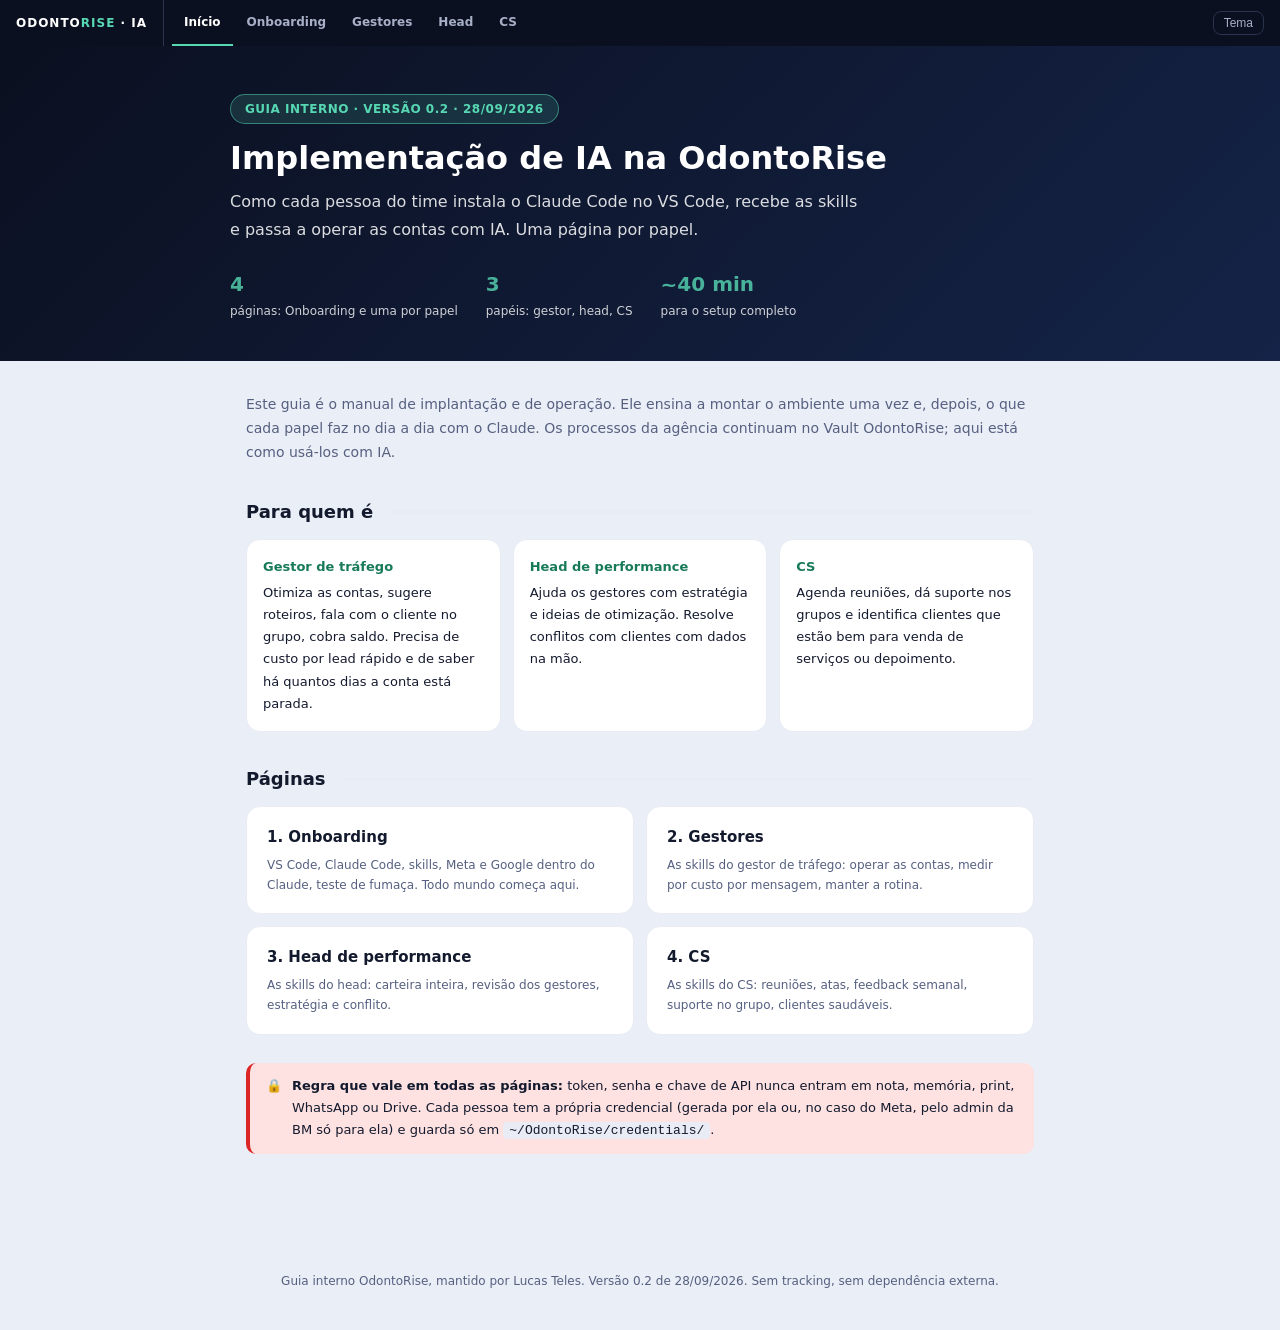
==== index.html @ abee1e8b "Guia de IA OdontoRise v0.2: capa, Onboarding (10 passos) e páginas Gestores, Head e CS Publicado na " ====
<!DOCTYPE html>
<html lang="pt-BR">
<head>
<meta charset="utf-8">
<meta name="viewport" content="width=device-width, initial-scale=1">
<meta name="color-scheme" content="light dark">
<meta name="robots" content="noindex, nofollow">
<title>Guia de IA OdontoRise</title>
<meta name="description" content="Guia interno de implementação de IA da OdontoRise: como instalar o Claude Code, receber as skills e operar as contas com IA, por papel.">
<link rel="stylesheet" href="assets/css/guia.css">
</head>
<body data-page="capa">
<nav class="nav">
  <a class="brand" href="./">ODONTO<span>RISE</span> · IA</a>
  <a class="item active" href="./">Início</a>
  <a class="item" href="onboarding/">Onboarding</a>
  <a class="item" href="gestores/">Gestores</a>
  <a class="item" href="head/">Head</a>
  <a class="item" href="cs/">CS</a>
  <button class="theme" type="button" aria-label="Alternar tema claro e escuro">Tema</button>
</nav>

<header class="hero">
  <div class="inner">
    <div class="badge">GUIA INTERNO · VERSÃO 0.2 · 28/09/2026</div>
    <h1>Implementação de IA na OdontoRise</h1>
    <p class="sub">Como cada pessoa do time instala o Claude Code no VS Code, recebe as skills e passa a operar as contas com IA. Uma página por papel.</p>
    <div class="metrics">
      <div><strong>4</strong>páginas: Onboarding e uma por papel</div>
      <div><strong>3</strong>papéis: gestor, head, CS</div>
      <div><strong>~40 min</strong>para o setup completo</div>
    </div>
  </div>
</header>

<main class="container">
  <p class="intro">Este guia é o manual de implantação e de operação. Ele ensina a montar o ambiente uma vez e, depois, o que cada papel faz no dia a dia com o Claude. Os processos da agência continuam no Vault OdontoRise; aqui está como usá-los com IA.</p>

  <div class="divider"><h2>Para quem é</h2></div>
  <div class="roles">
    <div class="role"><strong>Gestor de tráfego</strong>Otimiza as contas, sugere roteiros, fala com o cliente no grupo, cobra saldo. Precisa de custo por lead rápido e de saber há quantos dias a conta está parada.</div>
    <div class="role"><strong>Head de performance</strong>Ajuda os gestores com estratégia e ideias de otimização. Resolve conflitos com clientes com dados na mão.</div>
    <div class="role"><strong>CS</strong>Agenda reuniões, dá suporte nos grupos e identifica clientes que estão bem para venda de serviços ou depoimento.</div>
  </div>

  <div class="divider"><h2>Páginas</h2></div>
  <div class="pages">
    <a class="page-card" href="onboarding/"><div class="t">1. Onboarding</div><div class="s">VS Code, Claude Code, skills, Meta e Google dentro do Claude, teste de fumaça. Todo mundo começa aqui.</div></a>
    <a class="page-card" href="gestores/"><div class="t">2. Gestores</div><div class="s">As skills do gestor de tráfego: operar as contas, medir por custo por mensagem, manter a rotina.</div></a>
    <a class="page-card" href="head/"><div class="t">3. Head de performance</div><div class="s">As skills do head: carteira inteira, revisão dos gestores, estratégia e conflito.</div></a>
    <a class="page-card" href="cs/"><div class="t">4. CS</div><div class="s">As skills do CS: reuniões, atas, feedback semanal, suporte no grupo, clientes saudáveis.</div></a>
  </div>

  <div class="callout danger"><span class="ico">🔒</span><div><strong>Regra que vale em todas as páginas:</strong> token, senha e chave de API nunca entram em nota, memória, print, WhatsApp ou Drive. Cada pessoa tem a própria credencial (gerada por ela ou, no caso do Meta, pelo admin da BM só para ela) e guarda só em <code>~/OdontoRise/credentials/</code>.</div></div>
</main>

<footer class="footer">Guia interno OdontoRise, mantido por Lucas Teles. Versão 0.2 de 28/09/2026. Sem tracking, sem dependência externa.</footer>
<button class="btt" type="button" aria-label="Voltar ao topo">↑</button>
<script src="assets/js/guia.js"></script>
</body>
</html>
---- assets/css/guia.css ----
/* Guia de Implementação de IA OdontoRise: tokens únicos, claro/escuro, mobile. Sem dependência externa. */
:root {
  --nav-h: 46px;
  --navy: #0b1020;
  --accent: #57d8b3;
  --accent-dk: #27b083;
  --accent-text: #177a5a;   /* verde para TEXTO no tema claro: 5,3:1 sobre branco, 4,6:1 sobre o fundo */
  --accent-lt: #e3f8f1;
  --ink: #141a2e;
  --muted: #566080;         /* 5,3:1 sobre o fundo claro */
  --line: #e9ecf4;
  --bg: #eaeef6;
  --surface: #ffffff;
  --ok: #27b083;
  --ok-lt: #e3f8f1;
  --warn: #d97706;
  --warn-lt: #fef3c7;
  --danger: #dc2626;
  --danger-lt: #fee2e2;
  --info: #2563eb;
  --info-lt: #e8f0fe;
  --code-bg: #0f1528;
  --code-fg: #d6dbe8;
  --code-cmt: #7fb28a;
  --radius: 14px;
  --font: -apple-system, BlinkMacSystemFont, "Segoe UI", system-ui, Roboto, sans-serif;
  --mono: "SF Mono", Menlo, "Cascadia Code", Consolas, monospace;
}
@media (prefers-color-scheme: dark) {
  :root:not([data-theme="light"]) {
    --bg: #0b1020; --surface: #141a2e; --ink: #eef1f8; --muted: #9aa3bf; --line: #26304a;
    --accent-text: #57d8b3; --accent-lt: #12352c; --ok-lt: #12352c; --warn-lt: #3b2a08; --danger-lt: #3b1212; --info-lt: #0f1f3d;
    --code-bg: #05080f;
  }
}
:root[data-theme="dark"] {
  --bg: #0b1020; --surface: #141a2e; --ink: #eef1f8; --muted: #9aa3bf; --line: #26304a;
  --accent-text: #57d8b3; --accent-lt: #12352c; --ok-lt: #12352c; --warn-lt: #3b2a08; --danger-lt: #3b1212; --info-lt: #0f1f3d;
  --code-bg: #05080f;
}

* { box-sizing: border-box; margin: 0; padding: 0; }
html { scroll-behavior: smooth; }
@media (prefers-reduced-motion: reduce) {
  html { scroll-behavior: auto; }
  .progress .fill, .page-card { transition: none; }
}
body { font-family: var(--font); background: var(--bg); color: var(--ink); font-size: 15px; line-height: 1.7; }
a { color: var(--accent-text); }
h1, h2, h3 { line-height: 1.25; }
code { font-family: var(--mono); font-size: 13px; background: var(--line); padding: 1px 6px; border-radius: 4px; }
pre code { background: none; padding: 0; font-size: inherit; }

/* Nav (altura fixa em --nav-h para a barra de progresso encaixar) */
.nav { position: sticky; top: 0; z-index: 100; height: var(--nav-h); background: var(--navy); display: flex; align-items: center; gap: 2px; padding: 0 16px; overflow-x: auto; overflow-y: hidden; }
.nav .brand { color: #fff; font-size: 12px; font-weight: 800; letter-spacing: 1px; padding: 0 16px 0 0; border-right: 1px solid #2a3350; margin-right: 6px; white-space: nowrap; text-decoration: none; line-height: var(--nav-h); }
.nav .brand span { color: var(--accent); }
.nav .item { color: #a8b0c8; text-decoration: none; font-size: 12px; font-weight: 600; padding: 0 12px; line-height: calc(var(--nav-h) - 2px); border-bottom: 2px solid transparent; white-space: nowrap; }
.nav a.item:hover { color: #fff; }
.nav .item.active { color: #fff; border-bottom-color: var(--accent); }
.nav .item.soon { opacity: .45; cursor: default; }
.nav .theme { margin-left: auto; background: transparent; border: 1px solid #2a3350; color: #a8b0c8; border-radius: 8px; padding: 4px 10px; font-size: 12px; cursor: pointer; white-space: nowrap; }

/* Progress */
.progress { position: sticky; top: var(--nav-h); z-index: 99; background: var(--surface); border-bottom: 1px solid var(--line); padding: 8px 16px; display: flex; align-items: center; gap: 12px; font-size: 12px; color: var(--muted); }
.progress .track { flex: 1; height: 6px; background: var(--line); border-radius: 3px; overflow: hidden; }
.progress .fill { height: 100%; width: 0; background: linear-gradient(90deg, var(--accent), var(--accent-dk)); transition: width .3s; }
.progress .pct { min-width: 36px; text-align: right; font-weight: 700; color: var(--ink); }
.progress .reset { background: none; border: 1px solid var(--line); color: var(--muted); border-radius: 6px; padding: 2px 8px; font-size: 11px; cursor: pointer; }
.progress .continue { font-size: 11px; white-space: nowrap; }
.progress .note { font-size: 11px; color: var(--warn); }

/* Hero */
.hero { background: linear-gradient(135deg, var(--navy) 0%, #142347 100%); color: #fff; padding: 48px 20px 40px; }
.hero .inner { max-width: 820px; margin: 0 auto; }
.hero .badge { display: inline-block; background: rgba(87,216,179,.15); border: 1px solid rgba(87,216,179,.5); color: var(--accent); border-radius: 20px; padding: 4px 14px; font-size: 12px; letter-spacing: .5px; font-weight: 700; margin-bottom: 14px; }
.hero h1 { font-size: 32px; font-weight: 800; margin-bottom: 10px; }
.hero .sub { font-size: 16px; opacity: .85; max-width: 640px; margin-bottom: 24px; }
.hero .metrics { display: flex; gap: 28px; flex-wrap: wrap; }
.hero .metrics div { font-size: 12px; opacity: .8; }
.hero .metrics strong { display: block; font-size: 20px; color: var(--accent); opacity: 1; }

/* Layout */
.container { max-width: 820px; margin: 0 auto; padding: 32px 16px 80px; }
.intro { color: var(--muted); font-size: 14px; margin-bottom: 24px; }

/* Step */
.step { margin-bottom: 28px; scroll-margin-top: calc(var(--nav-h) + 56px); }
.step-head { display: flex; gap: 14px; align-items: flex-start; margin-bottom: 12px; }
.step-check { position: relative; flex: 0 0 38px; width: 38px; height: 38px; border-radius: 11px; border: 2px solid var(--accent-dk); background: var(--surface); color: var(--accent-text); font-weight: 800; font-size: 16px; cursor: pointer; font-family: var(--font); }
.step-check:focus-visible { outline: 3px solid var(--info); outline-offset: 2px; }
.step.done .step-check { background: var(--ok); border-color: var(--ok); color: #fff; }
.step.done .step-check .num { visibility: hidden; }
.step.done .step-check::after { content: "✓"; position: absolute; inset: 0; display: flex; align-items: center; justify-content: center; font-size: 18px; }
.step-head h2 { font-size: 20px; font-weight: 700; }
.step-head .desc { font-size: 14px; color: var(--muted); }
.card { background: var(--surface); border: 1px solid var(--line); border-radius: var(--radius); padding: 24px; }
.card h3 { font-size: 15px; margin: 18px 0 8px; }
.card h3:first-child { margin-top: 0; }
.card ol, .card ul { padding-left: 22px; margin: 6px 0 12px; }
.card li { margin-bottom: 4px; }
.card p { margin-bottom: 10px; }

/* Callouts */
.callout { display: flex; gap: 10px; border-radius: 10px; padding: 12px 16px; font-size: 13px; margin: 12px 0; border-left: 4px solid var(--info); background: var(--info-lt); }
.callout .ico { flex: 0 0 auto; }
.callout.ok { border-color: var(--ok); background: var(--ok-lt); }
.callout.warn { border-color: var(--warn); background: var(--warn-lt); }
.callout.danger { border-color: var(--danger); background: var(--danger-lt); }

/* Code */
.code { background: var(--code-bg); color: var(--code-fg); border-radius: 10px; overflow: hidden; margin: 10px 0 14px; }
.code-head { display: flex; justify-content: space-between; align-items: center; background: rgba(255,255,255,.06); padding: 6px 12px; font-size: 11px; letter-spacing: .5px; text-transform: uppercase; color: #9aa3bf; }
.copy-btn { background: rgba(255,255,255,.08); color: #d6dbe8; border: 1px solid rgba(255,255,255,.15); border-radius: 6px; padding: 3px 10px; font-size: 11px; cursor: pointer; font-family: var(--font); }
.copy-btn.ok { background: var(--ok); border-color: var(--ok); color: #fff; }
.code pre { padding: 14px 16px; overflow-x: auto; font-family: var(--mono); font-size: 13px; line-height: 1.6; white-space: pre; }
.code .c { color: var(--code-cmt); }

/* Seletor de sistema (grupo de rádio, vale para a página inteira) */
.os-tabs { display: inline-flex; border: 1px solid var(--line); border-radius: 8px; overflow: hidden; margin: 6px 0 10px; }
.os-tabs button { background: var(--surface); color: var(--muted); border: 0; padding: 6px 14px; font-size: 12px; font-weight: 700; cursor: pointer; font-family: var(--font); }
.os-tabs button.active { background: var(--accent-lt); color: var(--accent-text); }
.os-panel { display: none; }
html[data-os="mac"] .os-panel[data-os="mac"], html[data-os="win"] .os-panel[data-os="win"] { display: block; }

/* Tables */
.tbl { overflow-x: auto; margin: 10px 0 14px; }
table { width: 100%; border-collapse: collapse; font-size: 13px; }
th { text-align: left; background: var(--line); font-size: 11px; text-transform: uppercase; letter-spacing: .4px; padding: 8px 10px; }
td { padding: 8px 10px; border-bottom: 1px solid var(--line); vertical-align: top; }

/* Skills grid */
.skills { border: 2px solid var(--accent); border-radius: var(--radius); padding: 24px; margin: 8px 0 28px; background: var(--surface); }
.skills h2 { font-size: 18px; color: var(--accent-text); margin-bottom: 6px; }
.skills p { font-size: 13px; color: var(--muted); margin-bottom: 14px; }
.skill-grid { display: grid; grid-template-columns: 1fr 1fr; gap: 10px; }
.skill { background: var(--bg); border-radius: 10px; padding: 12px 14px; }
.skill .cmd { font-family: var(--mono); font-size: 13px; font-weight: 700; color: var(--accent-text); }
.skill .what { font-size: 12px; font-weight: 600; margin-top: 2px; }
.skill .gain { font-size: 12px; color: var(--muted); }

/* Divider + next */
.divider { display: flex; align-items: center; gap: 14px; margin: 36px 0 16px; }
.divider h2 { font-size: 18px; white-space: nowrap; }
.divider::after { content: ""; flex: 1; height: 2px; background: var(--line); }
.next { background: var(--accent-lt); border: 2px solid var(--accent); border-radius: var(--radius); padding: 18px 22px; margin-top: 24px; }
.next h3 { margin-bottom: 6px; }

/* Cards de páginas (capa) */
.pages { display: grid; grid-template-columns: 1fr 1fr; gap: 12px; margin: 16px 0 28px; }
.page-card { display: block; background: var(--surface); border: 1px solid var(--line); border-radius: var(--radius); padding: 18px 20px; text-decoration: none; color: var(--ink); transition: transform .15s, border-color .15s; }
a.page-card:hover { transform: translateY(-2px); border-color: var(--accent); }
.page-card .t { font-weight: 700; font-size: 15px; }
.page-card .s { font-size: 12px; color: var(--muted); margin-top: 4px; }
.page-card.soon { opacity: .55; }
.roles { display: grid; grid-template-columns: repeat(3, 1fr); gap: 12px; margin: 12px 0 8px; }
.role { background: var(--surface); border: 1px solid var(--line); border-radius: var(--radius); padding: 16px; font-size: 13px; }
.role strong { display: block; color: var(--accent-text); margin-bottom: 4px; }

/* Checklist */
.checklist label { display: flex; gap: 10px; align-items: flex-start; padding: 6px 0; font-size: 14px; cursor: pointer; }
.checklist input { margin-top: 5px; accent-color: var(--accent-dk); }

/* Footer, back to top */
.footer { text-align: center; color: var(--muted); font-size: 12px; padding: 24px 16px 40px; border-top: 1px solid var(--line); }
.btt { position: fixed; bottom: 22px; right: 18px; width: 40px; height: 40px; border-radius: 50%; border: 0; background: var(--navy); color: var(--accent); font-size: 18px; cursor: pointer; display: none; box-shadow: 0 4px 14px rgba(0,0,0,.25); }
.btt.show { display: flex; align-items: center; justify-content: center; }

@media (max-width: 640px) {
  /* Itens "em construção" saem da nav no celular. REMOVER esta regra quando as páginas forem publicadas. */
  .nav .item.soon { display: none; }
  .hero { padding: 32px 16px 28px; }
  .hero h1 { font-size: 24px; }
  .skill-grid, .pages, .roles { grid-template-columns: 1fr; }
  .card { padding: 18px; }
  .progress .continue { display: none; }
}
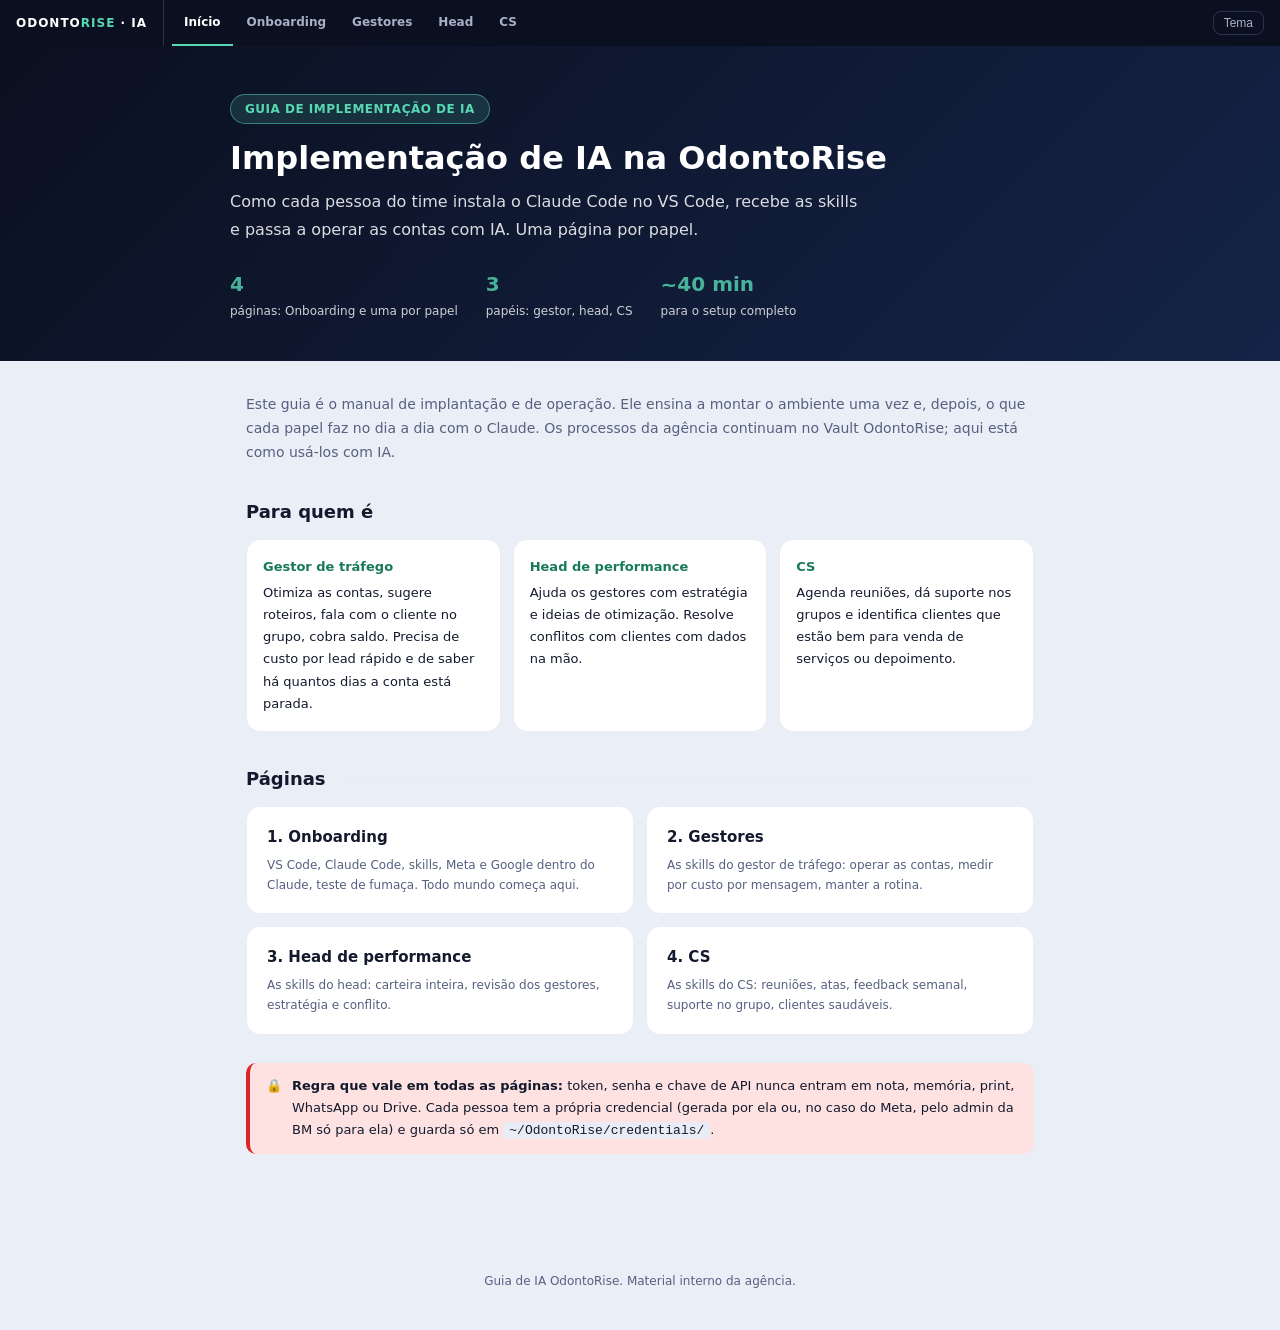
==== commit ba5303b3: "Guia sem versão, datas de bastidor, nomes ou decisões internas: texto profissional em todas as págin" ====
--- a/index.html
+++ b/index.html
@@ -22,7 +22,7 @@
 
 <header class="hero">
   <div class="inner">
-    <div class="badge">GUIA INTERNO · VERSÃO 0.2 · 28/09/2026</div>
+    <div class="badge">GUIA DE IMPLEMENTAÇÃO DE IA</div>
     <h1>Implementação de IA na OdontoRise</h1>
     <p class="sub">Como cada pessoa do time instala o Claude Code no VS Code, recebe as skills e passa a operar as contas com IA. Uma página por papel.</p>
     <div class="metrics">
@@ -54,7 +54,7 @@
   <div class="callout danger"><span class="ico">🔒</span><div><strong>Regra que vale em todas as páginas:</strong> token, senha e chave de API nunca entram em nota, memória, print, WhatsApp ou Drive. Cada pessoa tem a própria credencial (gerada por ela ou, no caso do Meta, pelo admin da BM só para ela) e guarda só em <code>~/OdontoRise/credentials/</code>.</div></div>
 </main>
 
-<footer class="footer">Guia interno OdontoRise, mantido por Lucas Teles. Versão 0.2 de 28/09/2026. Sem tracking, sem dependência externa.</footer>
+<footer class="footer">Guia de IA OdontoRise. Material interno da agência.</footer>
 <button class="btt" type="button" aria-label="Voltar ao topo">↑</button>
 <script src="assets/js/guia.js"></script>
 </body>
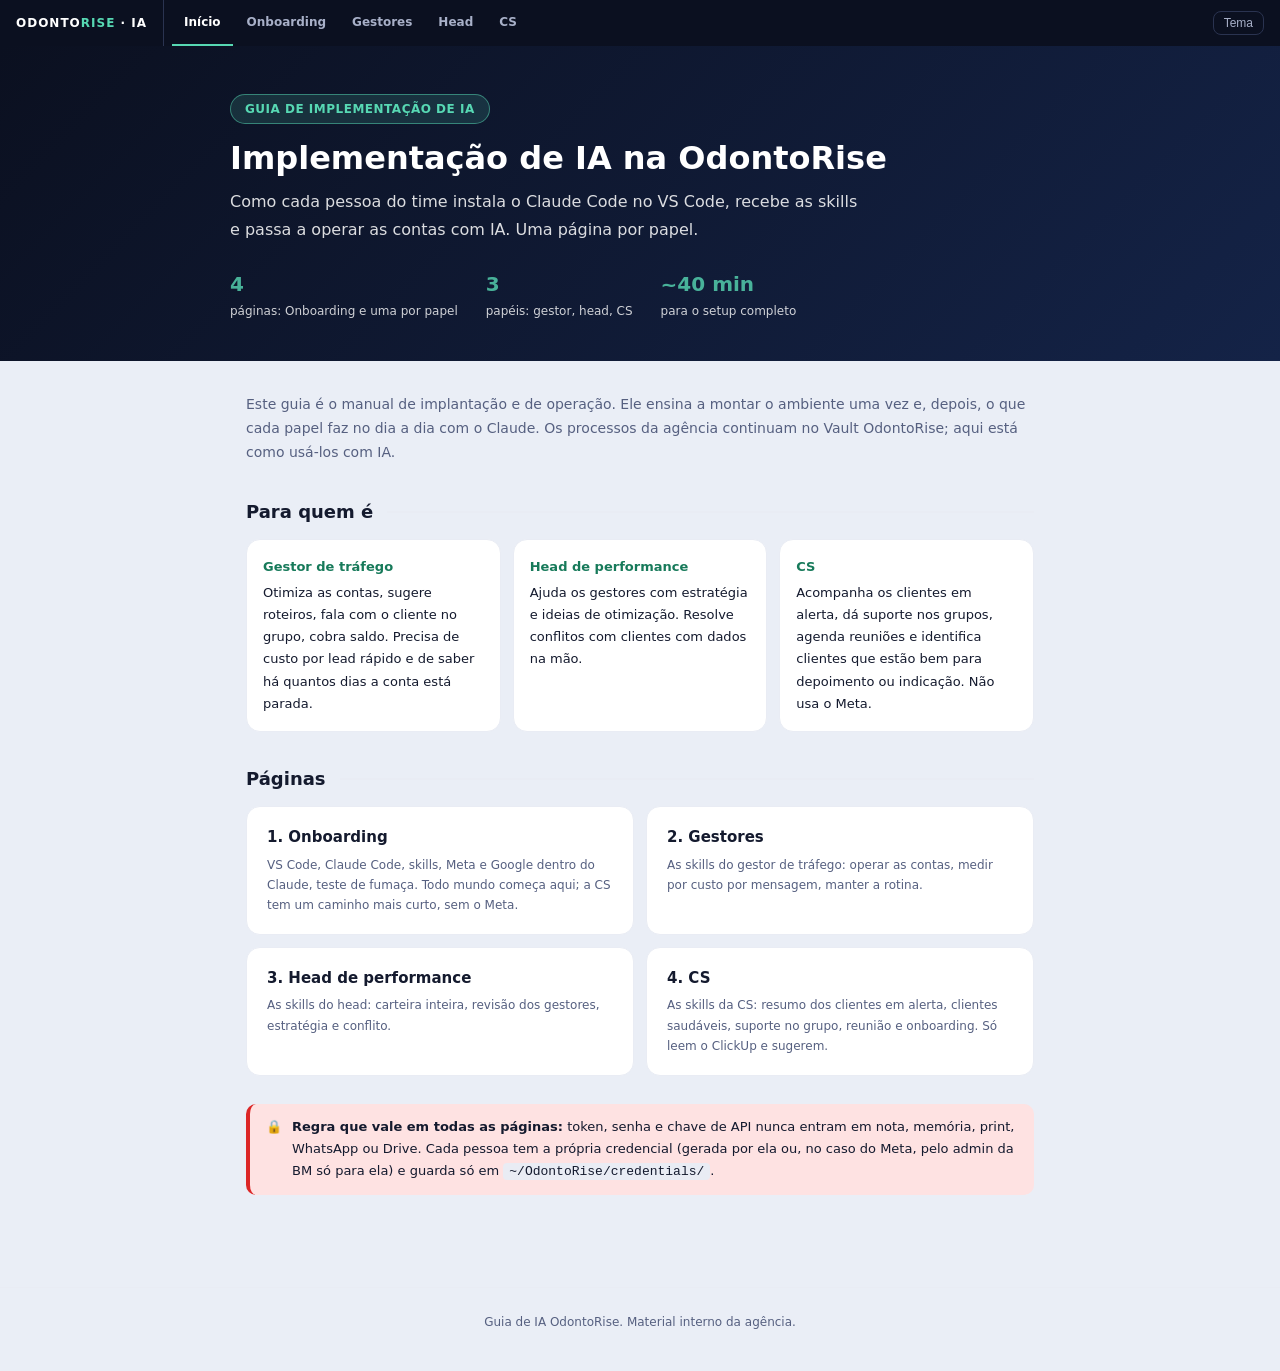
==== commit 7eae251e: "Caminho da CS no Onboarding, página CS reescrita, comando de instalação na página Head - Onboarding:" ====
--- a/index.html
+++ b/index.html
@@ -40,15 +40,15 @@
   <div class="roles">
     <div class="role"><strong>Gestor de tráfego</strong>Otimiza as contas, sugere roteiros, fala com o cliente no grupo, cobra saldo. Precisa de custo por lead rápido e de saber há quantos dias a conta está parada.</div>
     <div class="role"><strong>Head de performance</strong>Ajuda os gestores com estratégia e ideias de otimização. Resolve conflitos com clientes com dados na mão.</div>
-    <div class="role"><strong>CS</strong>Agenda reuniões, dá suporte nos grupos e identifica clientes que estão bem para venda de serviços ou depoimento.</div>
+    <div class="role"><strong>CS</strong>Acompanha os clientes em alerta, dá suporte nos grupos, agenda reuniões e identifica clientes que estão bem para depoimento ou indicação. Não usa o Meta.</div>
   </div>
 
   <div class="divider"><h2>Páginas</h2></div>
   <div class="pages">
-    <a class="page-card" href="onboarding/"><div class="t">1. Onboarding</div><div class="s">VS Code, Claude Code, skills, Meta e Google dentro do Claude, teste de fumaça. Todo mundo começa aqui.</div></a>
+    <a class="page-card" href="onboarding/"><div class="t">1. Onboarding</div><div class="s">VS Code, Claude Code, skills, Meta e Google dentro do Claude, teste de fumaça. Todo mundo começa aqui; a CS tem um caminho mais curto, sem o Meta.</div></a>
     <a class="page-card" href="gestores/"><div class="t">2. Gestores</div><div class="s">As skills do gestor de tráfego: operar as contas, medir por custo por mensagem, manter a rotina.</div></a>
     <a class="page-card" href="head/"><div class="t">3. Head de performance</div><div class="s">As skills do head: carteira inteira, revisão dos gestores, estratégia e conflito.</div></a>
-    <a class="page-card" href="cs/"><div class="t">4. CS</div><div class="s">As skills do CS: reuniões, atas, feedback semanal, suporte no grupo, clientes saudáveis.</div></a>
+    <a class="page-card" href="cs/"><div class="t">4. CS</div><div class="s">As skills da CS: resumo dos clientes em alerta, clientes saudáveis, suporte no grupo, reunião e onboarding. Só leem o ClickUp e sugerem.</div></a>
   </div>
 
   <div class="callout danger"><span class="ico">🔒</span><div><strong>Regra que vale em todas as páginas:</strong> token, senha e chave de API nunca entram em nota, memória, print, WhatsApp ou Drive. Cada pessoa tem a própria credencial (gerada por ela ou, no caso do Meta, pelo admin da BM só para ela) e guarda só em <code>~/OdontoRise/credentials/</code>.</div></div>
